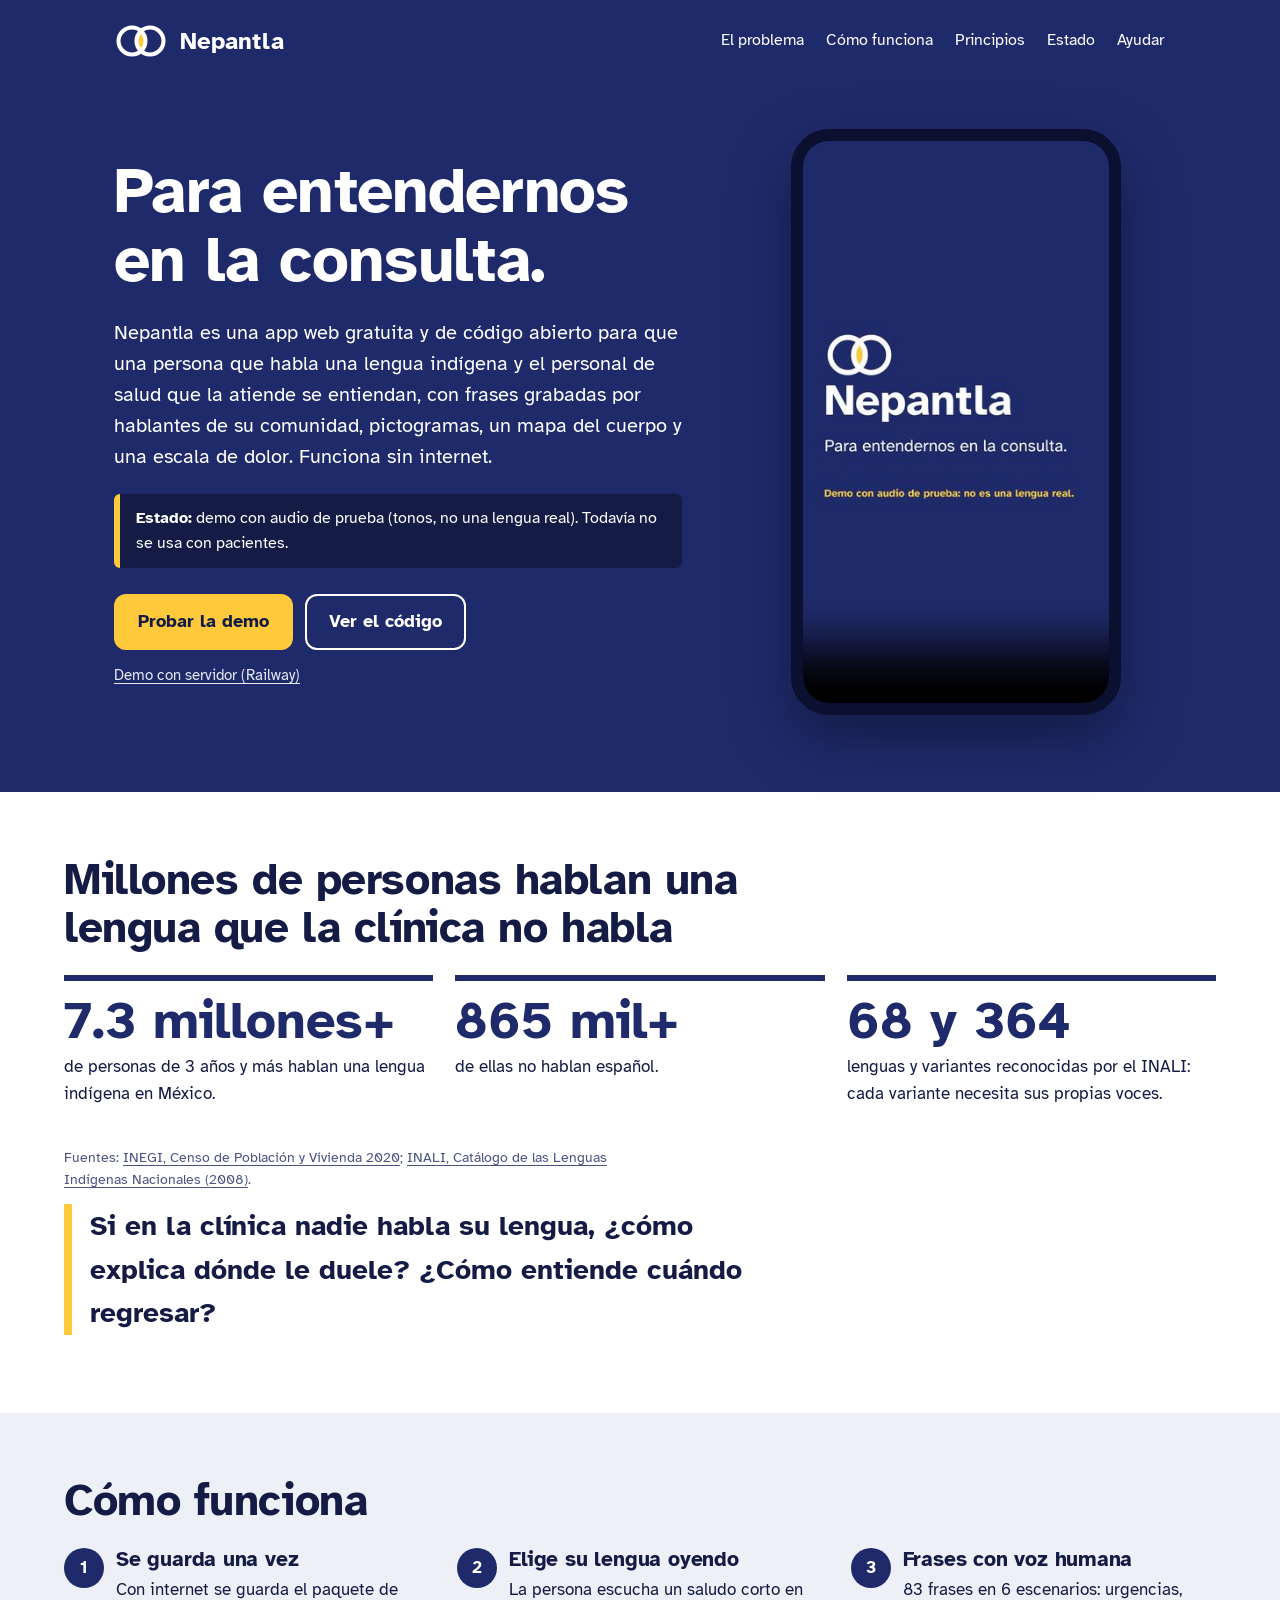
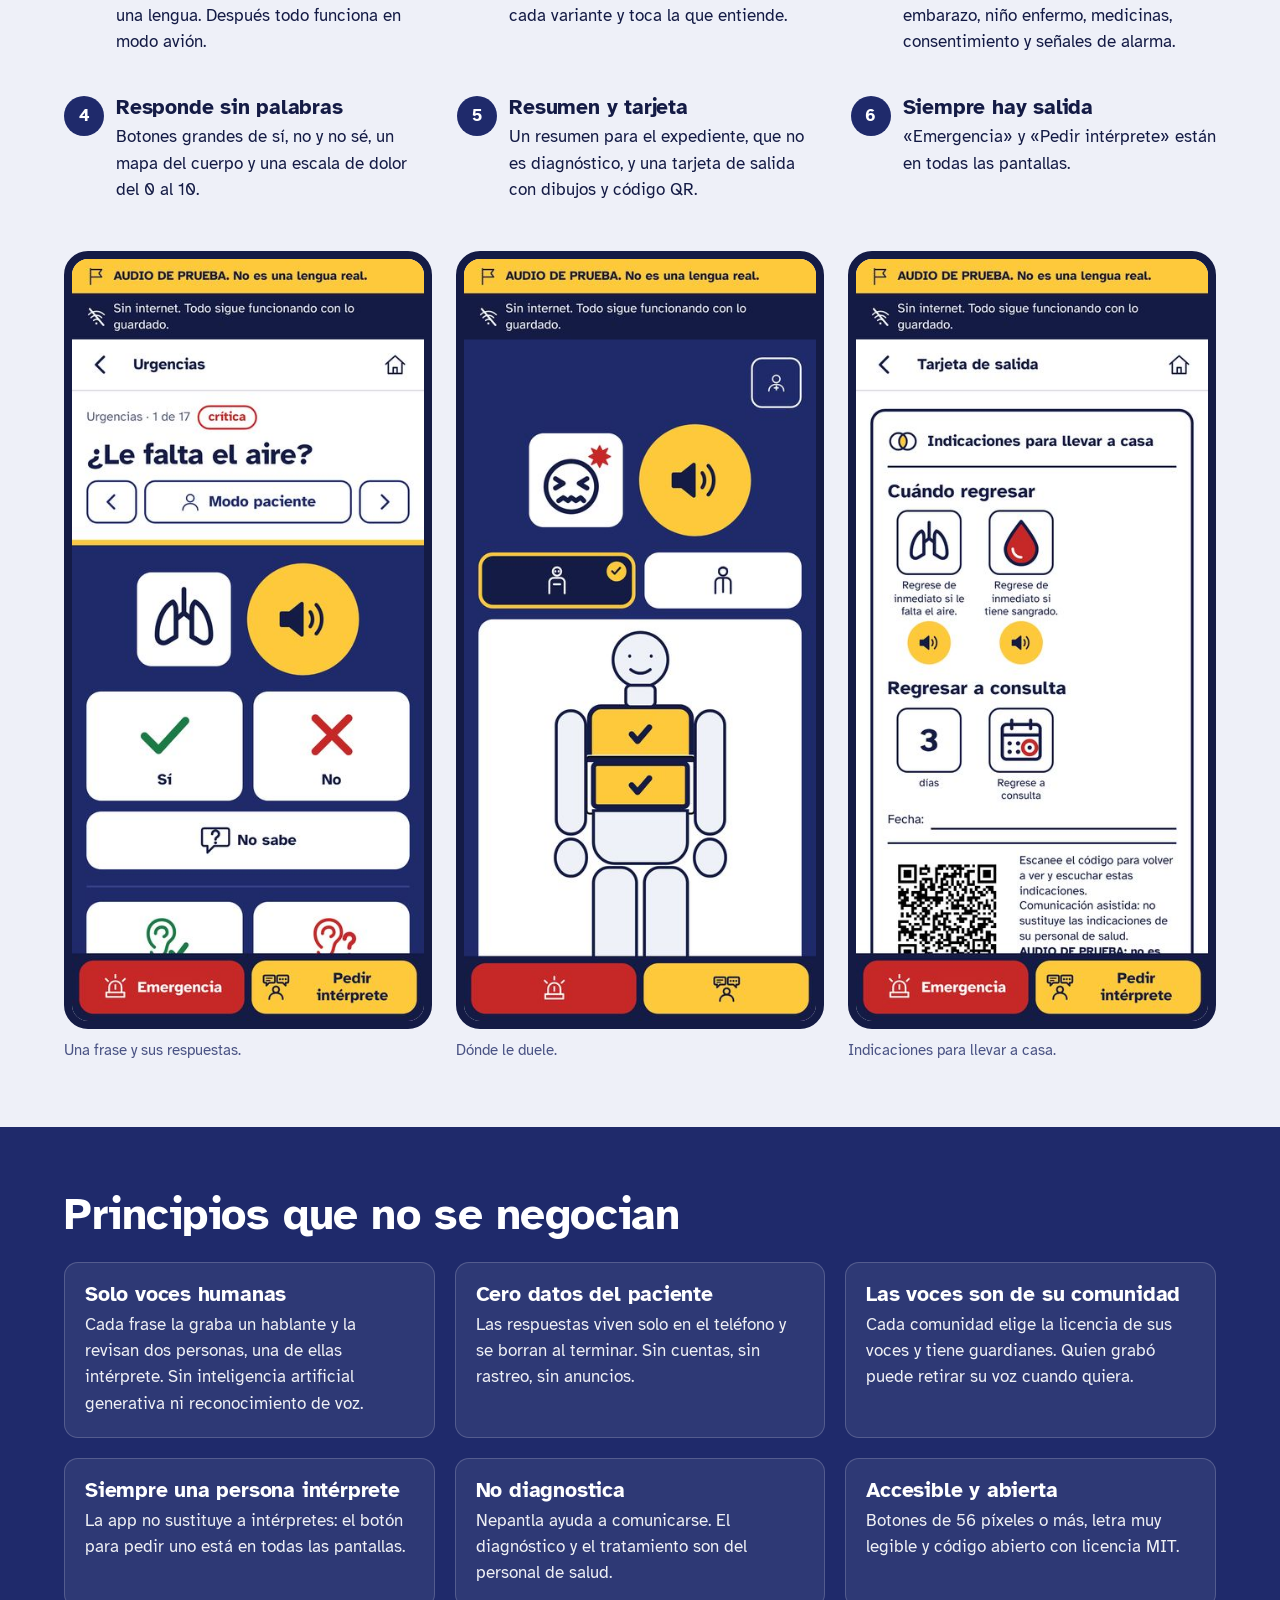
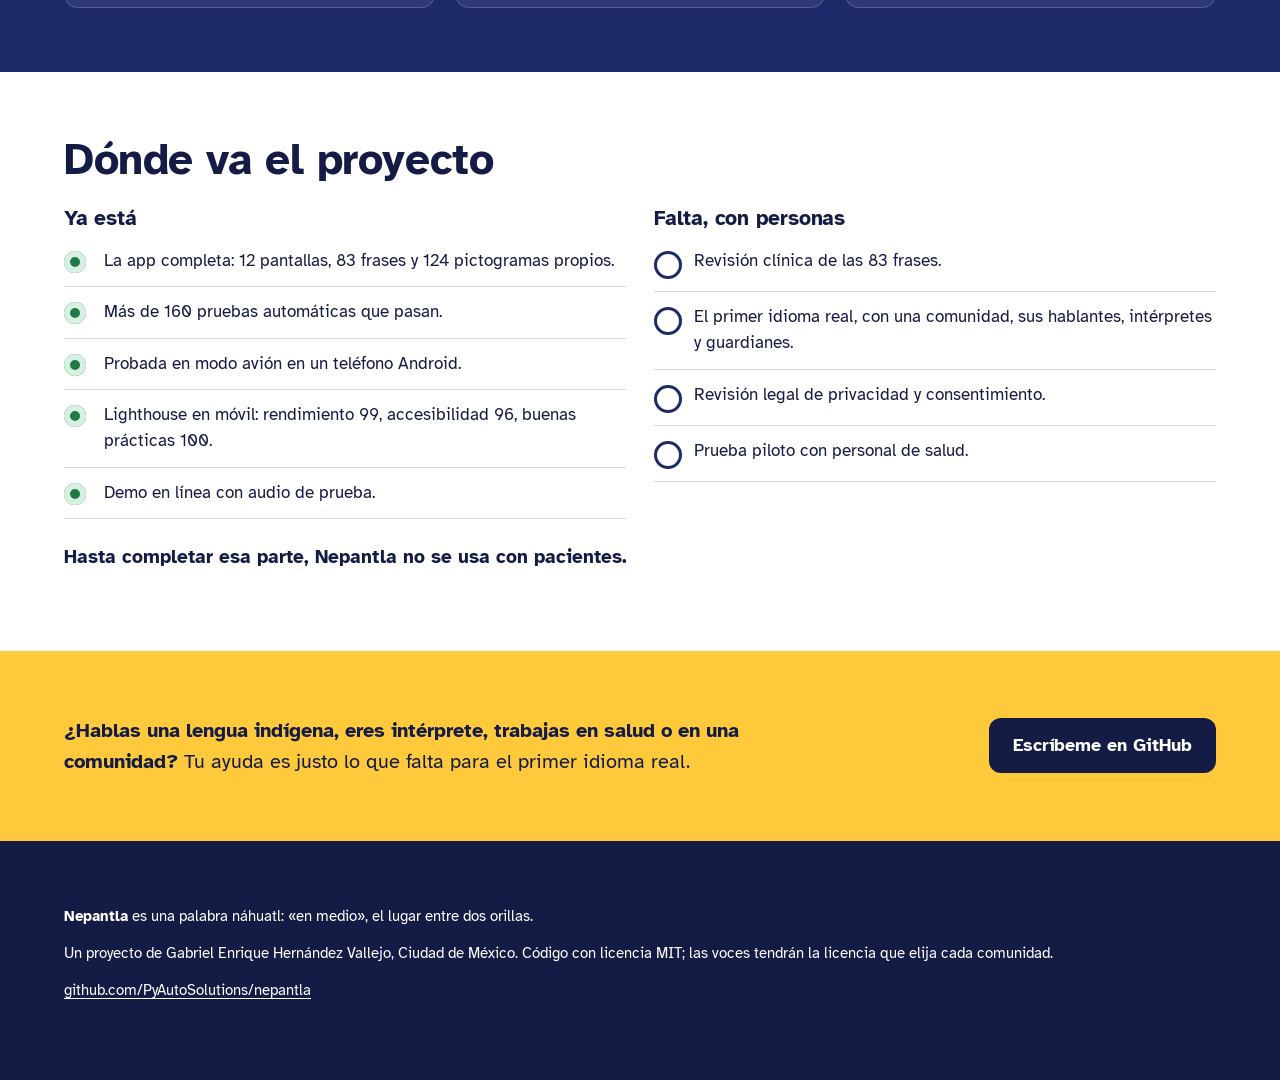
==== docs/index.html @ 1d280491 "Cambios del 23 nov: docs de gobernanza, privacidad, formato de packs, pantallas y ajustes backend/fr" ====
<!DOCTYPE html>
<html lang="es-MX">
<head>
<meta charset="utf-8">
<meta name="viewport" content="width=device-width, initial-scale=1">
<title>Nepantla</title>
<link rel="icon" href="data:image/svg+xml,%3Csvg%20xmlns%3D%22http%3A//www.w3.org/2000/svg%22%20viewBox%3D%220%200%2064%2064%22%3E%3Crect%20width%3D%2264%22%20height%3D%2264%22%20rx%3D%2214%22%20fill%3D%22%231f2a6b%22/%3E%3Ccircle%20cx%3D%2224%22%20cy%3D%2232%22%20r%3D%2214%22%20fill%3D%22none%22%20stroke%3D%22%23fff%22%20stroke-width%3D%225%22/%3E%3Ccircle%20cx%3D%2240%22%20cy%3D%2232%22%20r%3D%2214%22%20fill%3D%22none%22%20stroke%3D%22%23fff%22%20stroke-width%3D%225%22/%3E%3C/svg%3E">
<meta name="description" content="App web gratuita y de código abierto para que personas que hablan una lengua indígena y el personal de salud se entiendan en consulta, con frases grabadas por hablantes. Funciona sin internet.">
<style>
/* VOICE occasion, hushed and clear: a public-health project that refuses to overpromise
   IDEA the app's own "two shores": white staff side, indigo patient side, maize where they meet
   PICTURE the real demo video inside a phone, then real screens of the app
   COLOUR indigo #1f2a6b dominant, white support, maize #ffc93c accent, deep ink #141b45
   TYPE Atkinson Hyperlegible (the app's own face) for everything
   LAYOUT laptop: text beside the phone; phone: title, phone, buttons; bands alternate shores */
@font-face{font-family:AH;font-weight:400;font-display:swap;src:url([data-uri]) format("woff2")}
@font-face{font-family:AH;font-weight:700;font-display:swap;src:url([data-uri]) format("woff2")}
:root{color-scheme:light;--anil:#1f2a6b;--hondo:#141b45;--maiz:#ffc93c;--papel:#fff;--niebla:#eef0f8;--tinta:#141b45;--suave:#4a5384}
*{box-sizing:border-box;min-width:0}
html{scroll-padding-top:24px}
body{margin:0;background:var(--papel);color:var(--tinta);font:17px/1.55 AH,"Atkinson Hyperlegible",system-ui,sans-serif;overflow-x:clip}
img,video{max-width:100%;display:block}
a{color:inherit}
.band{padding-block:clamp(36px,5vw,72px);padding-inline:max(5vw,16px)}
.in{max-width:1180px;margin-inline:auto}
.anil{background:var(--anil);color:#fff}
.hondo{background:var(--hondo);color:#fff}
.maiz{background:var(--maiz);color:var(--tinta)}
.niebla{background:var(--niebla)}
h1,h2,h3{line-height:1.08;letter-spacing:-.01em;text-wrap:balance;margin:0}
h1{font-size:clamp(40px,6vw,64px)}
h2{font-size:clamp(30px,4vw,44px);margin-bottom:24px}
h3{font-size:21px;margin-bottom:6px}
p{margin:0 0 14px;max-width:66ch}
.top{display:flex;flex-wrap:wrap;align-items:center;justify-content:space-between;gap:12px 24px;padding-block:18px}
.logo{display:flex;align-items:center;gap:12px;font-weight:700;font-size:24px;text-decoration:none}
nav{display:flex;flex-wrap:wrap;gap:4px 18px;font-size:16px}
nav a{text-decoration:none;padding:10px 2px;border-bottom:2px solid transparent}
nav a:hover,nav a:focus-visible{border-color:var(--maiz)}
.hero{display:grid;grid-template-columns:minmax(0,1.15fr) minmax(0,.85fr);gap:clamp(28px,5vw,72px);align-items:center;padding-bottom:clamp(44px,6vw,88px)}
.hero p.lead{font-size:20px;margin:22px 0}
.estado{display:inline-flex;gap:10px;align-items:flex-start;background:var(--hondo);border-left:6px solid var(--maiz);padding:12px 16px;border-radius:6px;font-size:16px;margin-bottom:26px}
.botones{display:flex;flex-wrap:wrap;gap:12px}
.btn{display:inline-flex;align-items:center;justify-content:center;min-height:52px;padding:12px 22px;border-radius:12px;font-weight:700;text-decoration:none;font-size:18px;border:2px solid transparent}
.btn.prim{background:var(--maiz);color:var(--tinta)}
.btn.sec{border-color:#fff;color:#fff}
.btn:hover{filter:brightness(1.07)}
.btn:focus-visible,nav a:focus-visible,.enlace:focus-visible{outline:3px solid var(--maiz);outline-offset:3px}
.alt{display:block;margin-top:14px;font-size:15px;opacity:.9}
.fono{justify-self:center;width:min(330px,80vw);aspect-ratio:9/16;border-radius:38px;border:12px solid #0b1030;background:#0b1030;overflow:hidden;box-shadow:0 24px 60px rgba(0,0,0,.35)}
.fono video{width:100%;height:100%;object-fit:cover}
.cifras{display:grid;grid-template-columns:repeat(3,minmax(0,1fr));gap:22px;margin:8px 0 26px}
.cifra{border-top:6px solid var(--anil);padding-top:14px}
.cifra b{display:block;font-size:clamp(34px,4.4vw,52px);line-height:1.02;color:var(--anil);white-space:nowrap}
.cifra span{display:block;margin-top:6px}
.fuente{font-size:14px;color:var(--suave)}
.pregunta{font-size:clamp(22px,2.6vw,28px);font-weight:700;max-width:40ch;border-left:8px solid var(--maiz);padding-left:18px}
.pasos{display:grid;grid-template-columns:repeat(3,minmax(0,1fr));gap:26px 28px;list-style:none;padding:0;margin:0 0 34px;counter-reset:p}
.pasos li{counter-increment:p;display:grid;grid-template-columns:auto minmax(0,1fr);gap:12px;align-items:start}
.pasos li::before{content:counter(p);display:grid;place-items:center;width:40px;height:40px;border-radius:50%;background:var(--anil);color:#fff;font-weight:700}
.pantallas{display:grid;grid-template-columns:repeat(3,minmax(0,1fr));gap:24px;margin:0}
.pantallas figure{margin:0}
.pantallas img{width:100%;border-radius:24px;border:8px solid var(--hondo)}
.pantallas figcaption{font-size:15px;margin-top:10px;color:var(--suave)}
.principios{display:grid;grid-template-columns:repeat(3,minmax(0,1fr));gap:20px;list-style:none;padding:0;margin:0}
.principios li{background:rgba(255,255,255,.07);border:1px solid rgba(255,255,255,.18);border-radius:14px;padding:20px}
.principios p{margin:0;opacity:.92}
.dos{display:grid;grid-template-columns:repeat(2,minmax(0,1fr));gap:28px}
.lista{list-style:none;padding:0;margin:0}
.lista li{display:grid;grid-template-columns:30px minmax(0,1fr);gap:10px;padding:12px 0;border-bottom:1px solid #d6dae8}
.lista li::before{content:"";width:22px;height:22px;margin-top:3px;border-radius:50%}
.hecho li::before{background:#1e7a46;box-shadow:inset 0 0 0 6px #d8f0e1}
.falta li::before{border:3px solid var(--anil)}
.aviso{margin-top:24px;font-weight:700;font-size:19px}
.ayuda{display:flex;flex-wrap:wrap;gap:20px 40px;align-items:center;justify-content:space-between}
.ayuda p{font-size:20px;margin:0;max-width:52ch}
.btn.osc{background:var(--tinta);color:#fff}
footer{font-size:15px}
footer p{max-width:none}
.enlace{text-decoration:underline;text-underline-offset:3px}
@media(max-width:860px){.hero{grid-template-columns:minmax(0,1fr)}.fono{order:2}.hero-texto{order:1}.pasos,.principios{grid-template-columns:repeat(2,minmax(0,1fr))}}
@media(max-width:600px){.cifras,.pasos,.principios,.dos{grid-template-columns:minmax(0,1fr)}.pantallas{grid-template-columns:repeat(3,minmax(0,1fr));gap:10px}.pantallas img{border-width:4px;border-radius:14px}.pantallas figcaption{font-size:13px}nav{display:none}.cifra b{white-space:normal}}
@media(prefers-reduced-motion:reduce){*{scroll-behavior:auto}}
</style>
</head>
<body>
<div class="anil">
  <div class="band in top" style="padding-bottom:0">
    <a class="logo" href="#inicio"><svg viewBox="0 0 120 80" width="54" height="36" aria-hidden="true"><defs><clipPath id="lc"><circle cx="40" cy="40" r="30"/></clipPath></defs><circle cx="80" cy="40" r="30" fill="#ffc93c" clip-path="url(#lc)"/><circle cx="40" cy="40" r="30" fill="none" stroke="#fff" stroke-width="9"/><circle cx="80" cy="40" r="30" fill="none" stroke="#fff" stroke-width="9"/></svg><span>Nepantla</span></a>
    <nav aria-label="Secciones">
      <a href="#problema">El problema</a><a href="#como">Cómo funciona</a><a href="#principios">Principios</a><a href="#estado">Estado</a><a href="#ayudar">Ayudar</a>
    </nav>
  </div>
  <header class="band in hero" id="inicio">
    <div class="hero-texto">
      <h1>Para entendernos en la consulta.</h1>
      <p class="lead">Nepantla es una app web gratuita y de código abierto para que una persona que habla una lengua indígena y el personal de salud que la atiende se entiendan, con frases grabadas por hablantes de su comunidad, pictogramas, un mapa del cuerpo y una escala de dolor. Funciona sin internet.</p>
      <p class="estado"><span><b>Estado:</b> demo con audio de prueba (tonos, no una lengua real). Todavía no se usa con pacientes.</span></p>
      <div class="botones">
        <a class="btn prim" href="https://pyautosolutions.github.io/nepantla/demo/">Probar la demo</a>
        <a class="btn sec" href="https://github.com/PyAutoSolutions/nepantla">Ver el código</a>
      </div>
      <a class="alt enlace" href="https://nepantla-demo-production.up.railway.app">Demo con servidor (Railway)</a>
    </div>
    <div class="fono"><video id="video" controls muted playsinline preload="none" poster="[data-uri]" aria-label="Video demo de 78 segundos con subtítulos"></video></div>
  </header>
</div>

<section class="band" id="problema">
  <div class="in">
    <h2>Millones de personas hablan una lengua que la clínica no habla</h2>
    <div class="cifras">
      <p class="cifra"><b>7.3 millones+</b><span>de personas de 3 años y más hablan una lengua indígena en México.</span></p>
      <p class="cifra"><b>865 mil+</b><span>de ellas no hablan español.</span></p>
      <p class="cifra"><b>68 y 364</b><span>lenguas y variantes reconocidas por el INALI: cada variante necesita sus propias voces.</span></p>
    </div>
    <p class="fuente">Fuentes: <a class="enlace" href="https://www.inegi.org.mx/app/tabulados/pxwebv2/pxweb/es/LenguaIndigena/">INEGI, Censo de Población y Vivienda 2020</a>; <a class="enlace" href="https://www.inali.gob.mx/clin-inali/">INALI, Catálogo de las Lenguas Indígenas Nacionales (2008)</a>.</p>
    <p class="pregunta">Si en la clínica nadie habla su lengua, ¿cómo explica dónde le duele? ¿Cómo entiende cuándo regresar?</p>
  </div>
</section>

<section class="band niebla" id="como">
  <div class="in">
    <h2>Cómo funciona</h2>
    <ol class="pasos">
      <li><div><h3>Se guarda una vez</h3><p>Con internet se guarda el paquete de una lengua. Después todo funciona en modo avión.</p></div></li>
      <li><div><h3>Elige su lengua oyendo</h3><p>La persona escucha un saludo corto en cada variante y toca la que entiende.</p></div></li>
      <li><div><h3>Frases con voz humana</h3><p>83 frases en 6 escenarios: urgencias, embarazo, niño enfermo, medicinas, consentimiento y señales de alarma.</p></div></li>
      <li><div><h3>Responde sin palabras</h3><p>Botones grandes de sí, no y no sé, un mapa del cuerpo y una escala de dolor del 0 al 10.</p></div></li>
      <li><div><h3>Resumen y tarjeta</h3><p>Un resumen para el expediente, que no es diagnóstico, y una tarjeta de salida con dibujos y código QR.</p></div></li>
      <li><div><h3>Siempre hay salida</h3><p>«Emergencia» y «Pedir intérprete» están en todas las pantallas.</p></div></li>
    </ol>
    <div class="pantallas">
      <figure><img src="[data-uri]" alt="Pantalla de una frase: ¿Le falta el aire?, con botones de sí, no y no sabe." loading="lazy"><figcaption>Una frase y sus respuestas.</figcaption></figure>
      <figure><img src="[data-uri]" alt="Mapa del cuerpo con el pecho y la parte alta del abdomen marcados." loading="lazy"><figcaption>Dónde le duele.</figcaption></figure>
      <figure><img src="[data-uri]" alt="Tarjeta de salida con pictogramas, días para regresar y código QR." loading="lazy"><figcaption>Indicaciones para llevar a casa.</figcaption></figure>
    </div>
  </div>
</section>

<section class="band anil" id="principios">
  <div class="in">
    <h2>Principios que no se negocian</h2>
    <ul class="principios">
      <li><h3>Solo voces humanas</h3><p>Cada frase la graba un hablante y la revisan dos personas, una de ellas intérprete. Sin inteligencia artificial generativa ni reconocimiento de voz.</p></li>
      <li><h3>Cero datos del paciente</h3><p>Las respuestas viven solo en el teléfono y se borran al terminar. Sin cuentas, sin rastreo, sin anuncios.</p></li>
      <li><h3>Las voces son de su comunidad</h3><p>Cada comunidad elige la licencia de sus voces y tiene guardianes. Quien grabó puede retirar su voz cuando quiera.</p></li>
      <li><h3>Siempre una persona intérprete</h3><p>La app no sustituye a intérpretes: el botón para pedir uno está en todas las pantallas.</p></li>
      <li><h3>No diagnostica</h3><p>Nepantla ayuda a comunicarse. El diagnóstico y el tratamiento son del personal de salud.</p></li>
      <li><h3>Accesible y abierta</h3><p>Botones de 56 píxeles o más, letra muy legible y código abierto con licencia MIT.</p></li>
    </ul>
  </div>
</section>

<section class="band" id="estado">
  <div class="in">
    <h2>Dónde va el proyecto</h2>
    <div class="dos">
      <div><h3>Ya está</h3><ul class="lista hecho">
        <li>La app completa: 12 pantallas, 83 frases y 124 pictogramas propios.</li>
        <li>Más de 160 pruebas automáticas que pasan.</li>
        <li>Probada en modo avión en un teléfono Android.</li>
        <li>Lighthouse en móvil: rendimiento 99, accesibilidad 96, buenas prácticas 100.</li>
        <li>Demo en línea con audio de prueba.</li>
      </ul></div>
      <div><h3>Falta, con personas</h3><ul class="lista falta">
        <li>Revisión clínica de las 83 frases.</li>
        <li>El primer idioma real, con una comunidad, sus hablantes, intérpretes y guardianes.</li>
        <li>Revisión legal de privacidad y consentimiento.</li>
        <li>Prueba piloto con personal de salud.</li>
      </ul></div>
    </div>
    <p class="aviso">Hasta completar esa parte, Nepantla no se usa con pacientes.</p>
  </div>
</section>

<section class="band maiz" id="ayudar">
  <div class="in ayuda">
    <p><b>¿Hablas una lengua indígena, eres intérprete, trabajas en salud o en una comunidad?</b> Tu ayuda es justo lo que falta para el primer idioma real.</p>
    <a class="btn osc" href="https://github.com/PyAutoSolutions/nepantla/issues">Escríbeme en GitHub</a>
  </div>
</section>

<footer class="band hondo">
  <div class="in">
    <p><b>Nepantla</b> es una palabra náhuatl: «en medio», el lugar entre dos orillas.</p>
    <p>Un proyecto de Gabriel Enrique Hernández Vallejo, Ciudad de México. Código con licencia MIT; las voces tendrán la licencia que elija cada comunidad.</p>
    <p><a class="enlace" href="https://github.com/PyAutoSolutions/nepantla">github.com/PyAutoSolutions/nepantla</a></p>
  </div>
</footer>
<script>
{
  const v = document.getElementById("video");
  v.src = "[data-uri]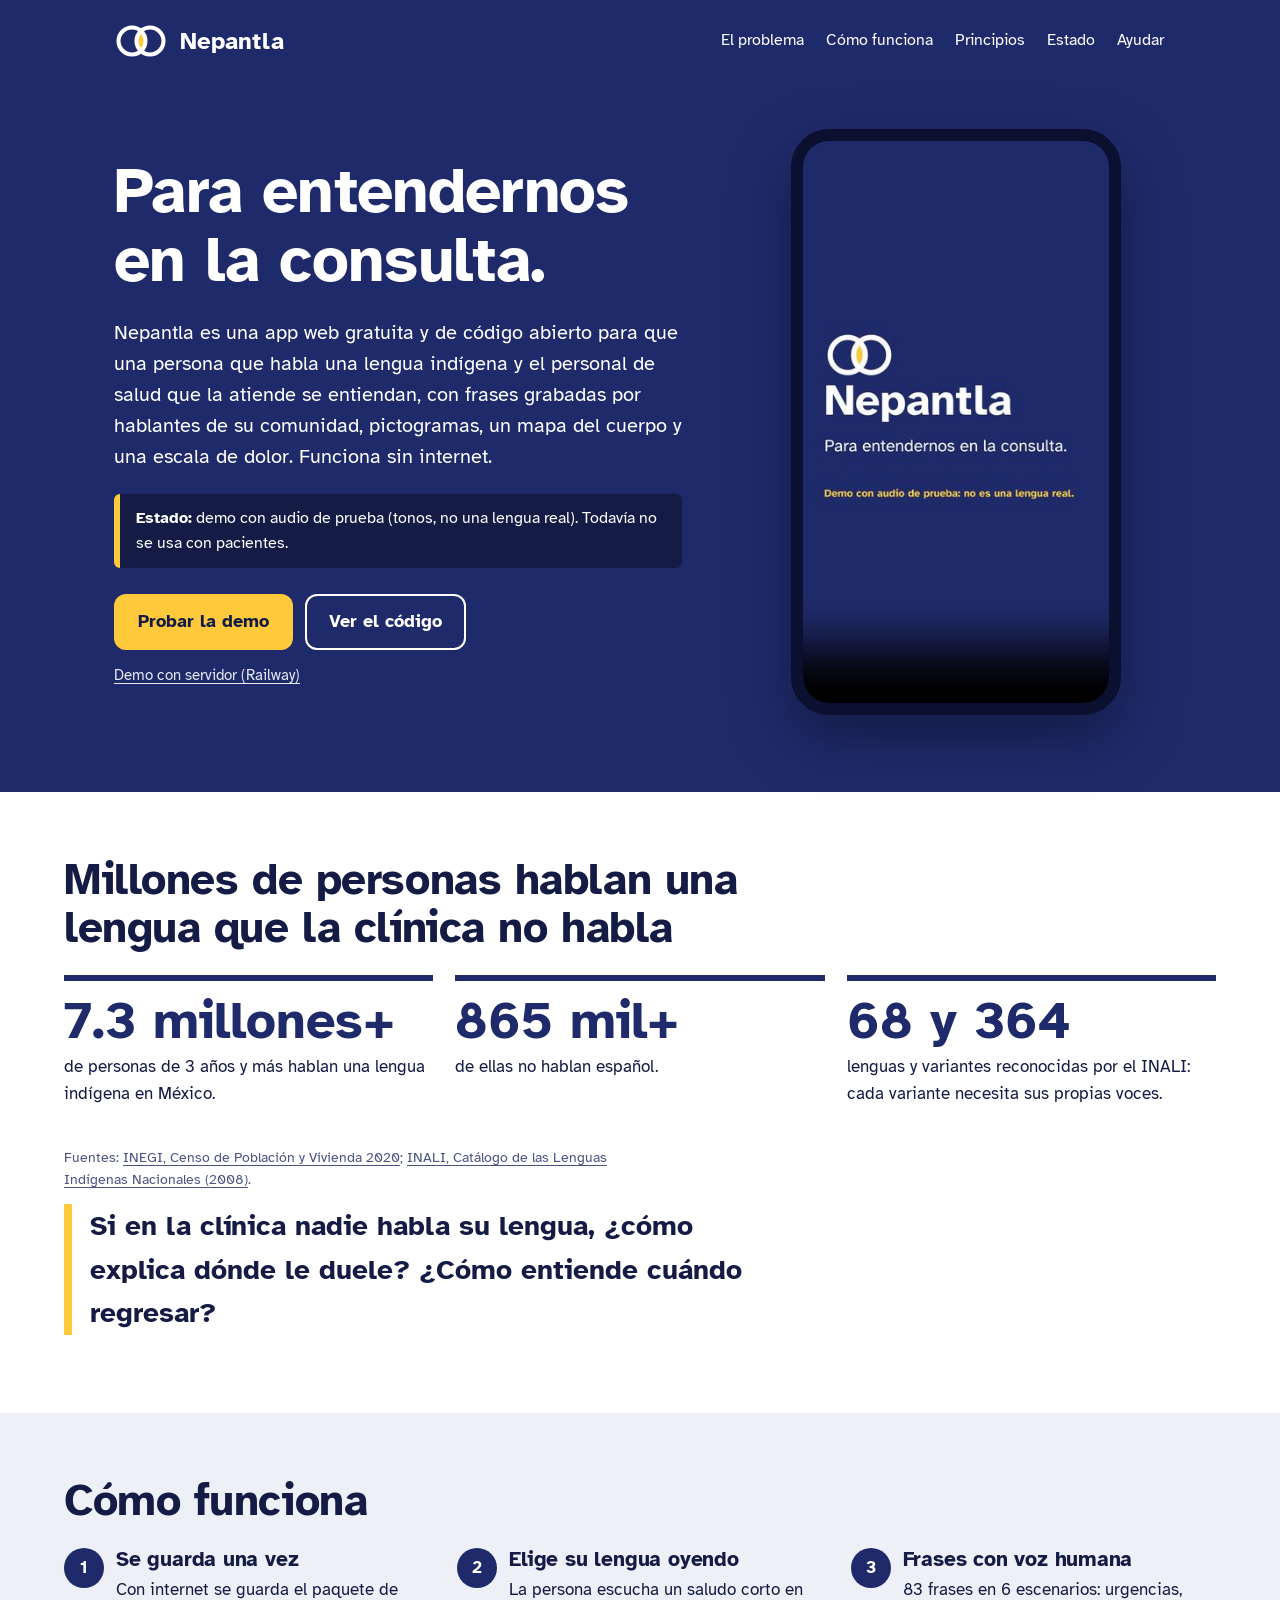
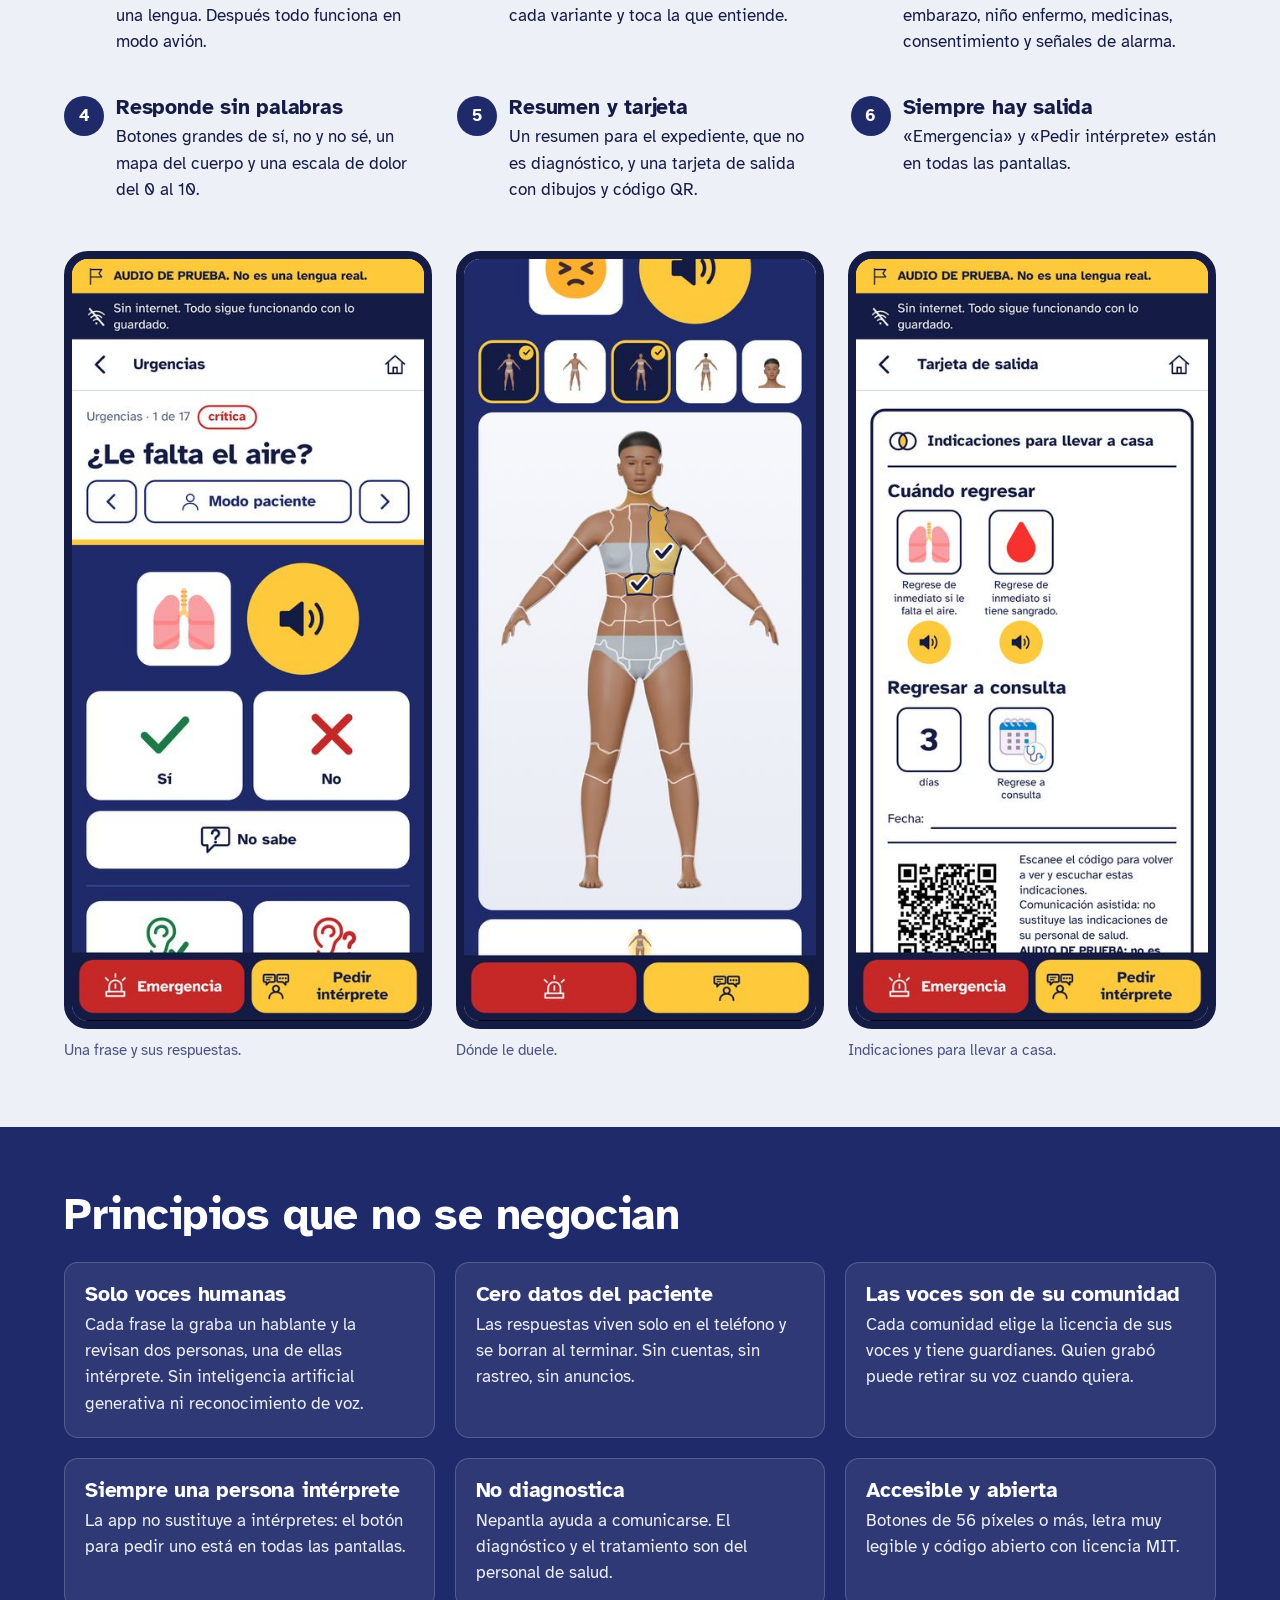
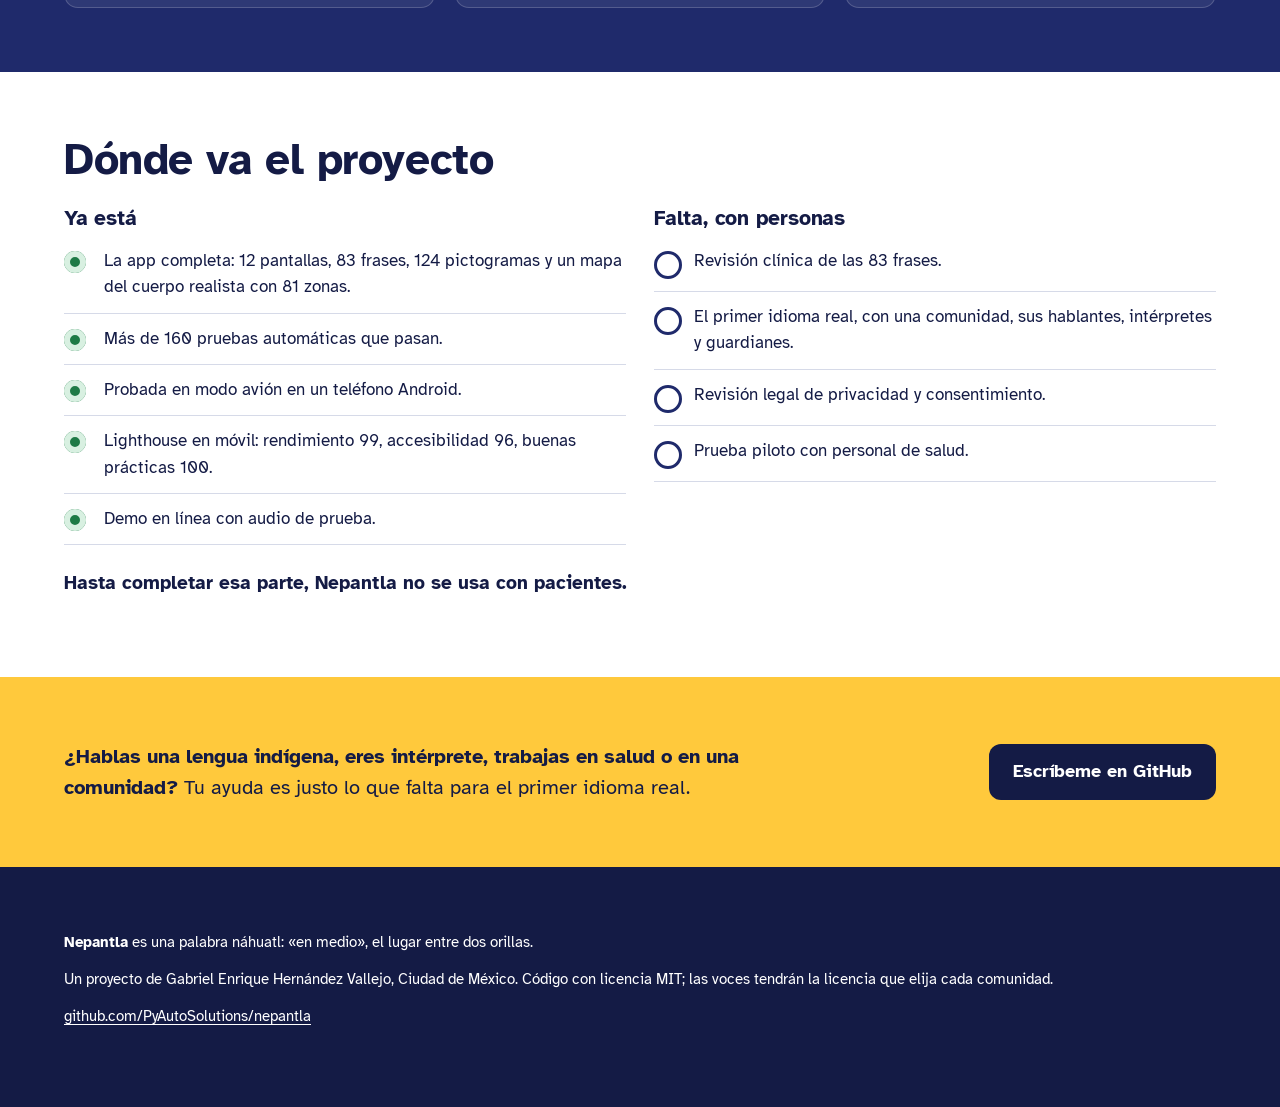
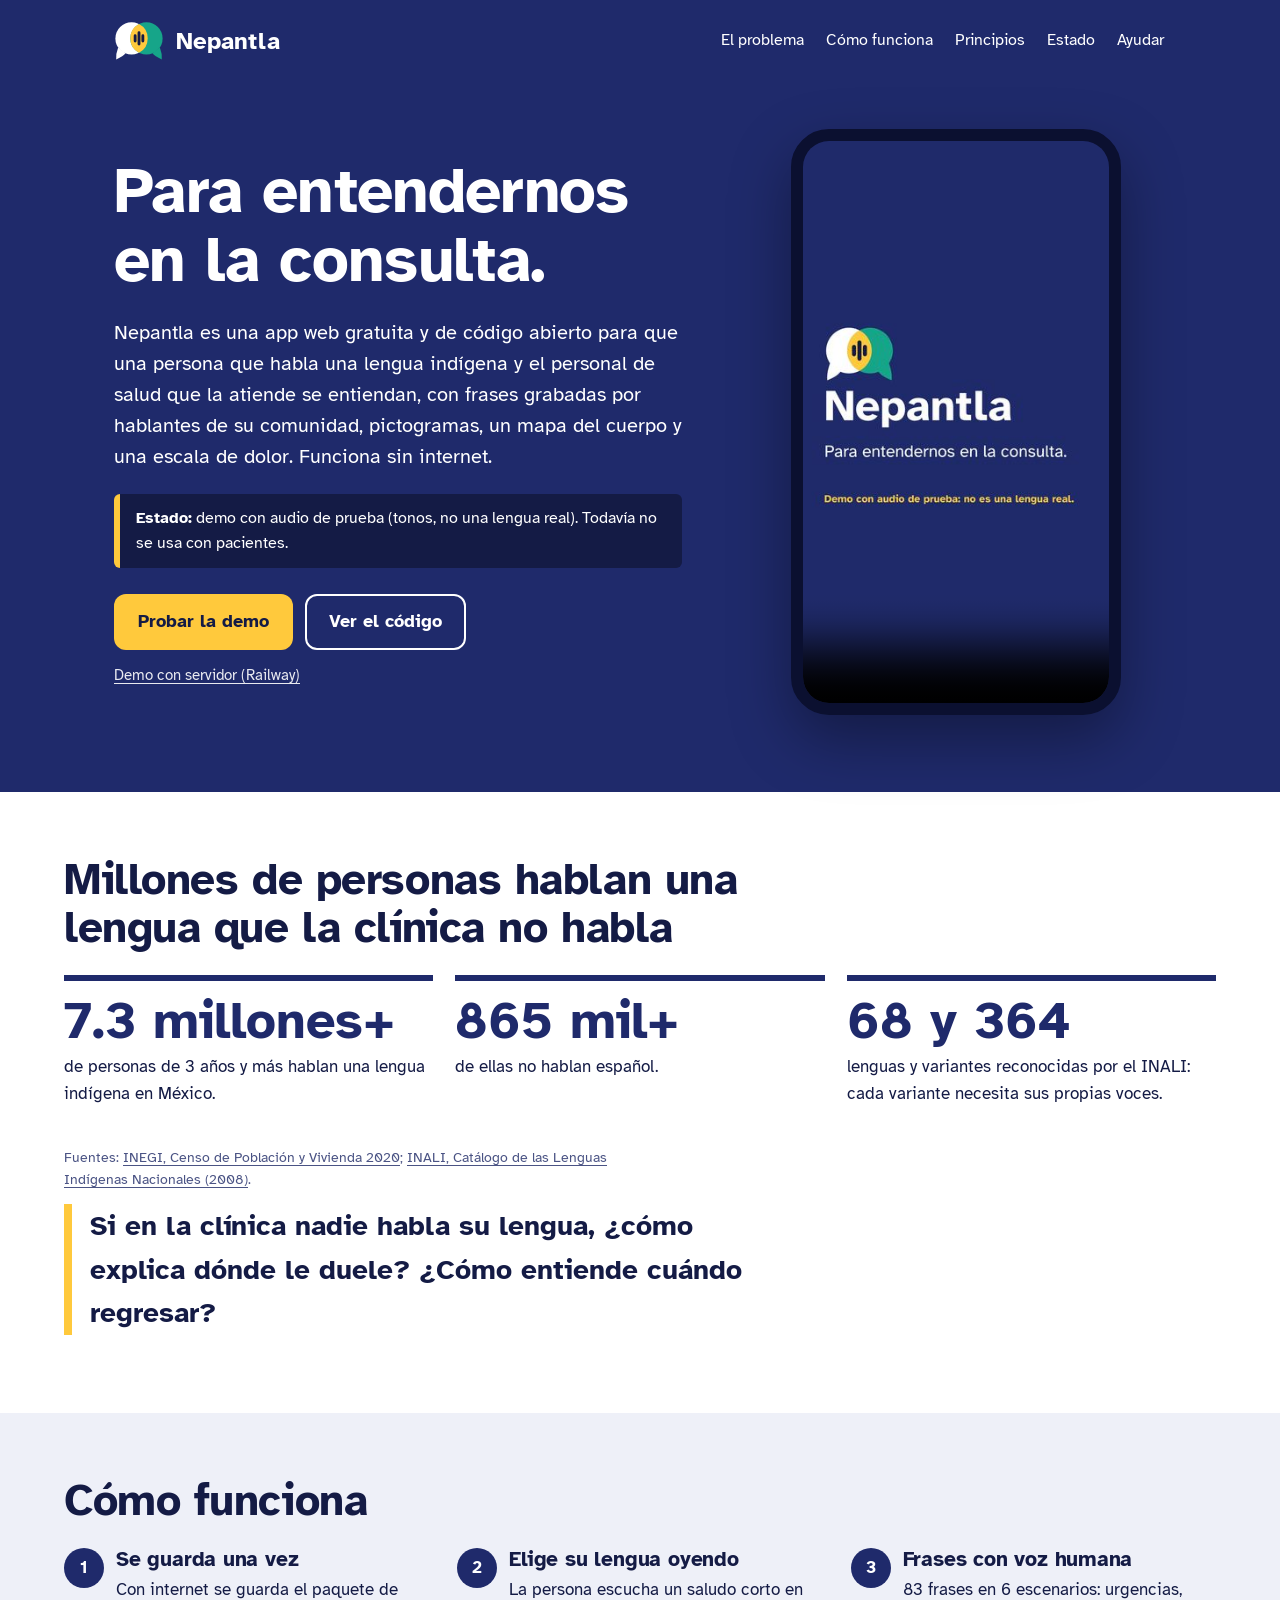
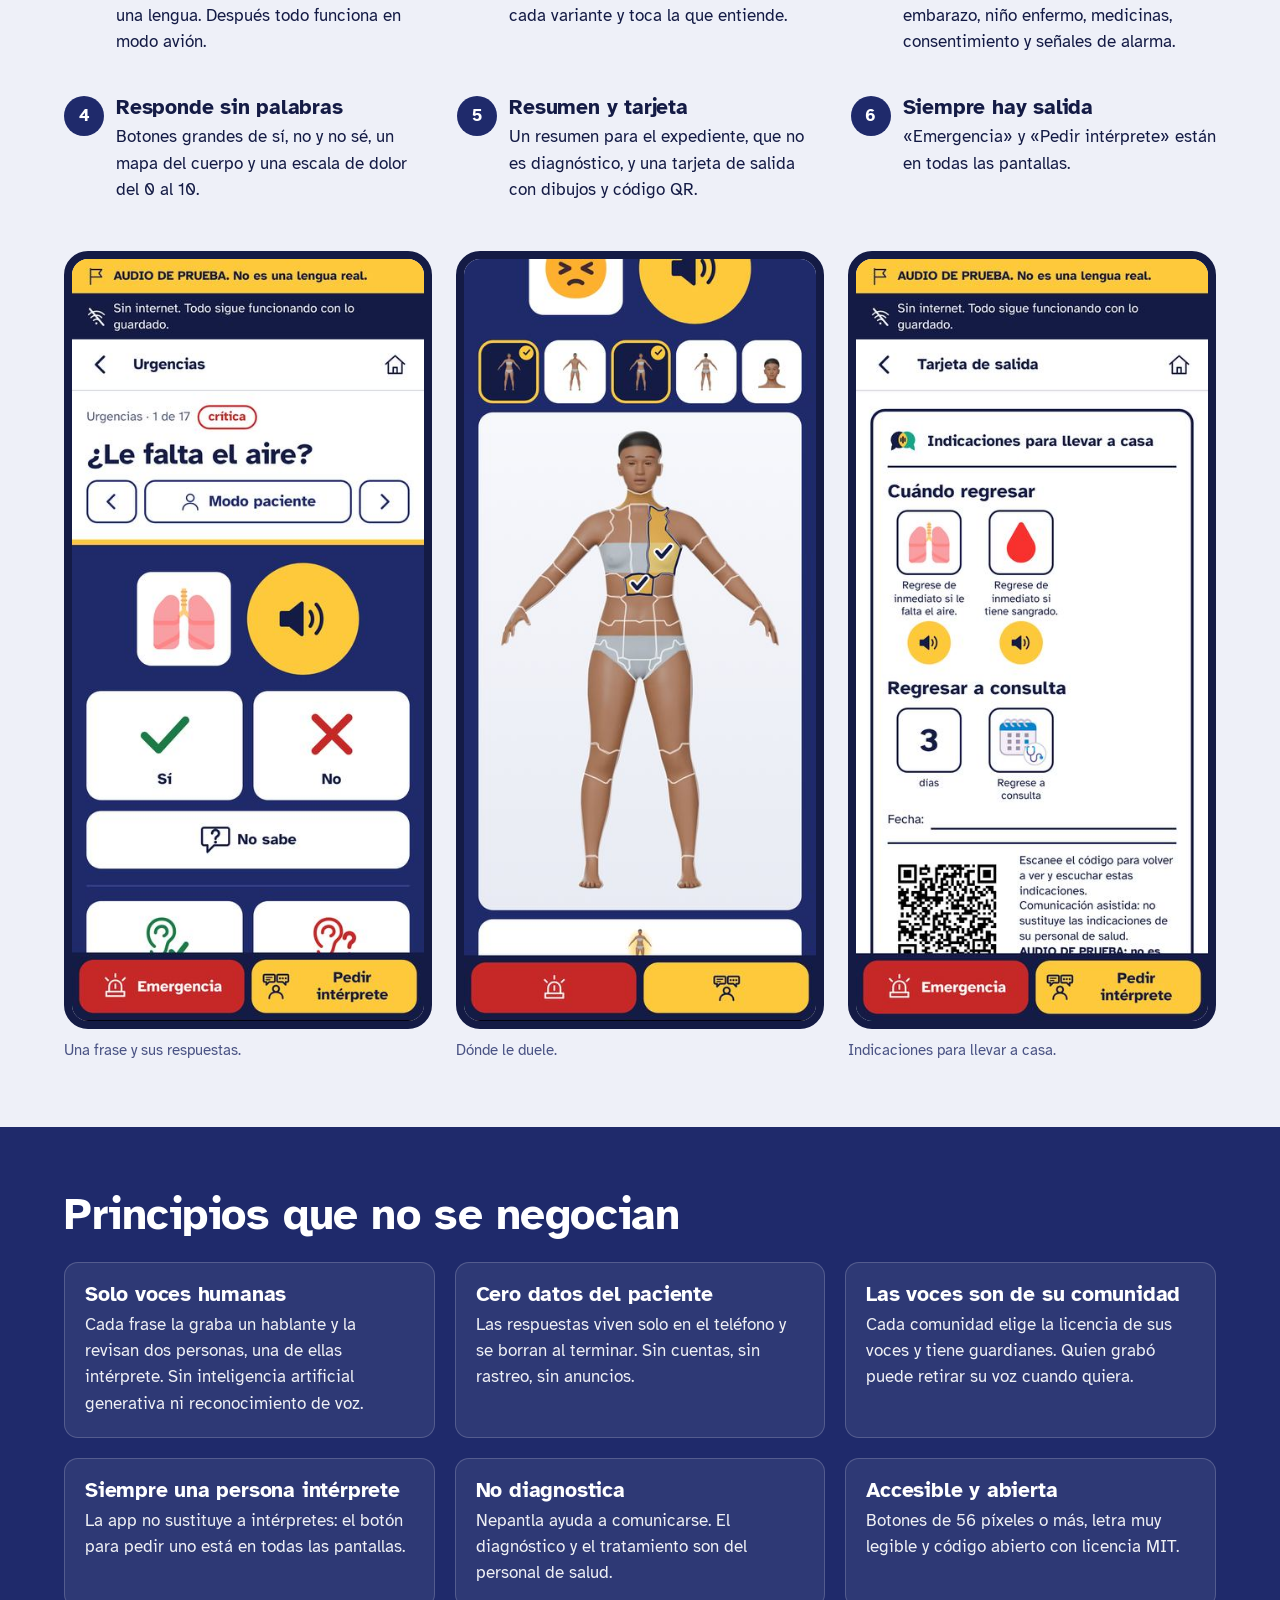
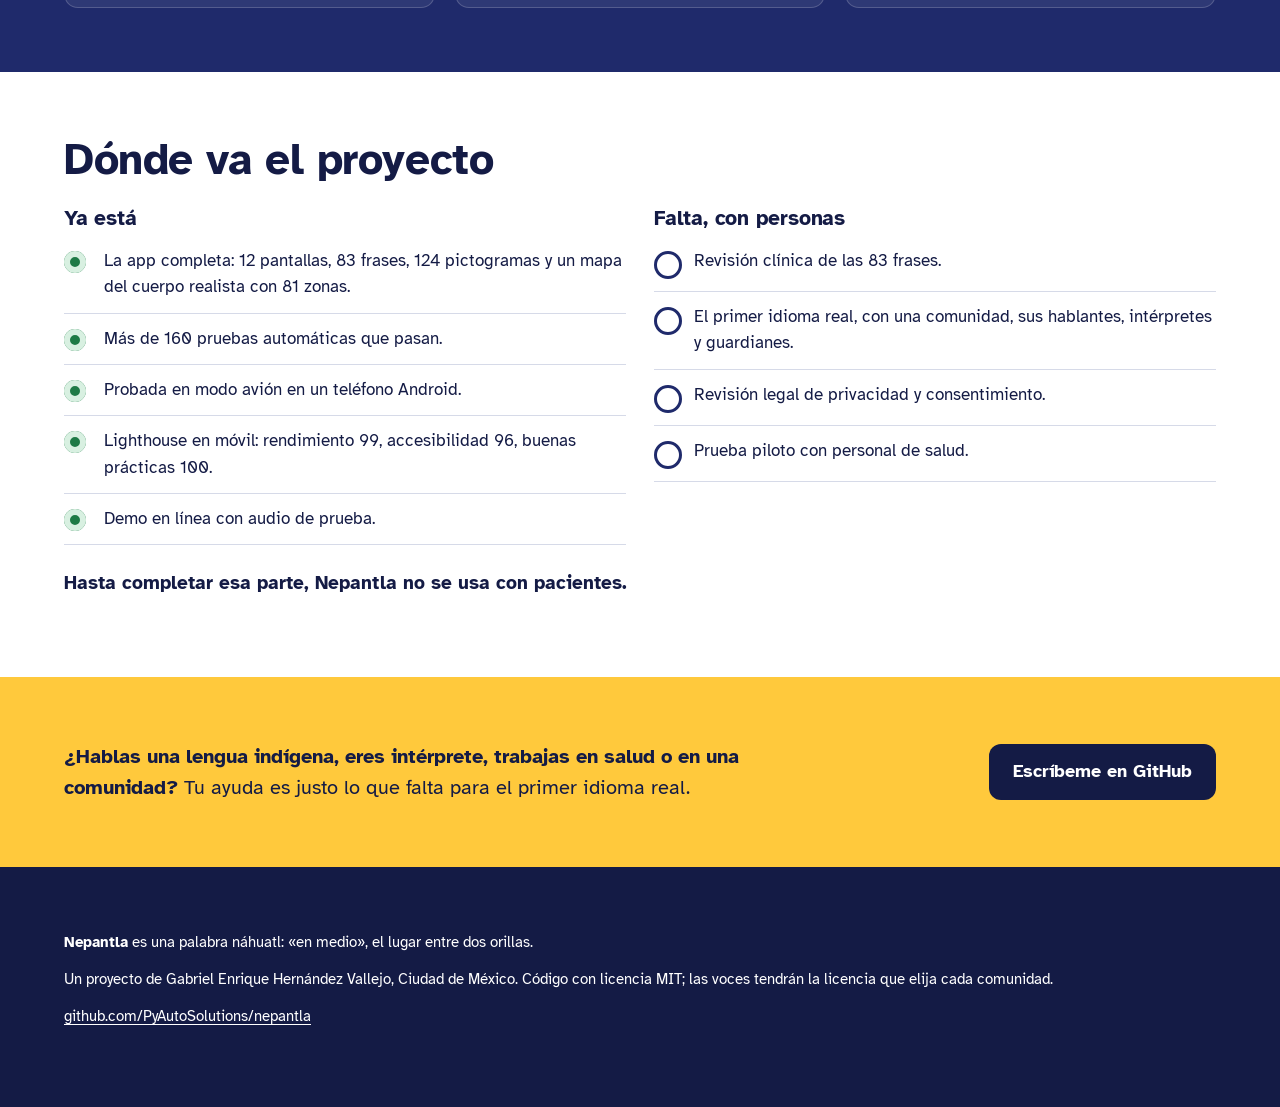
